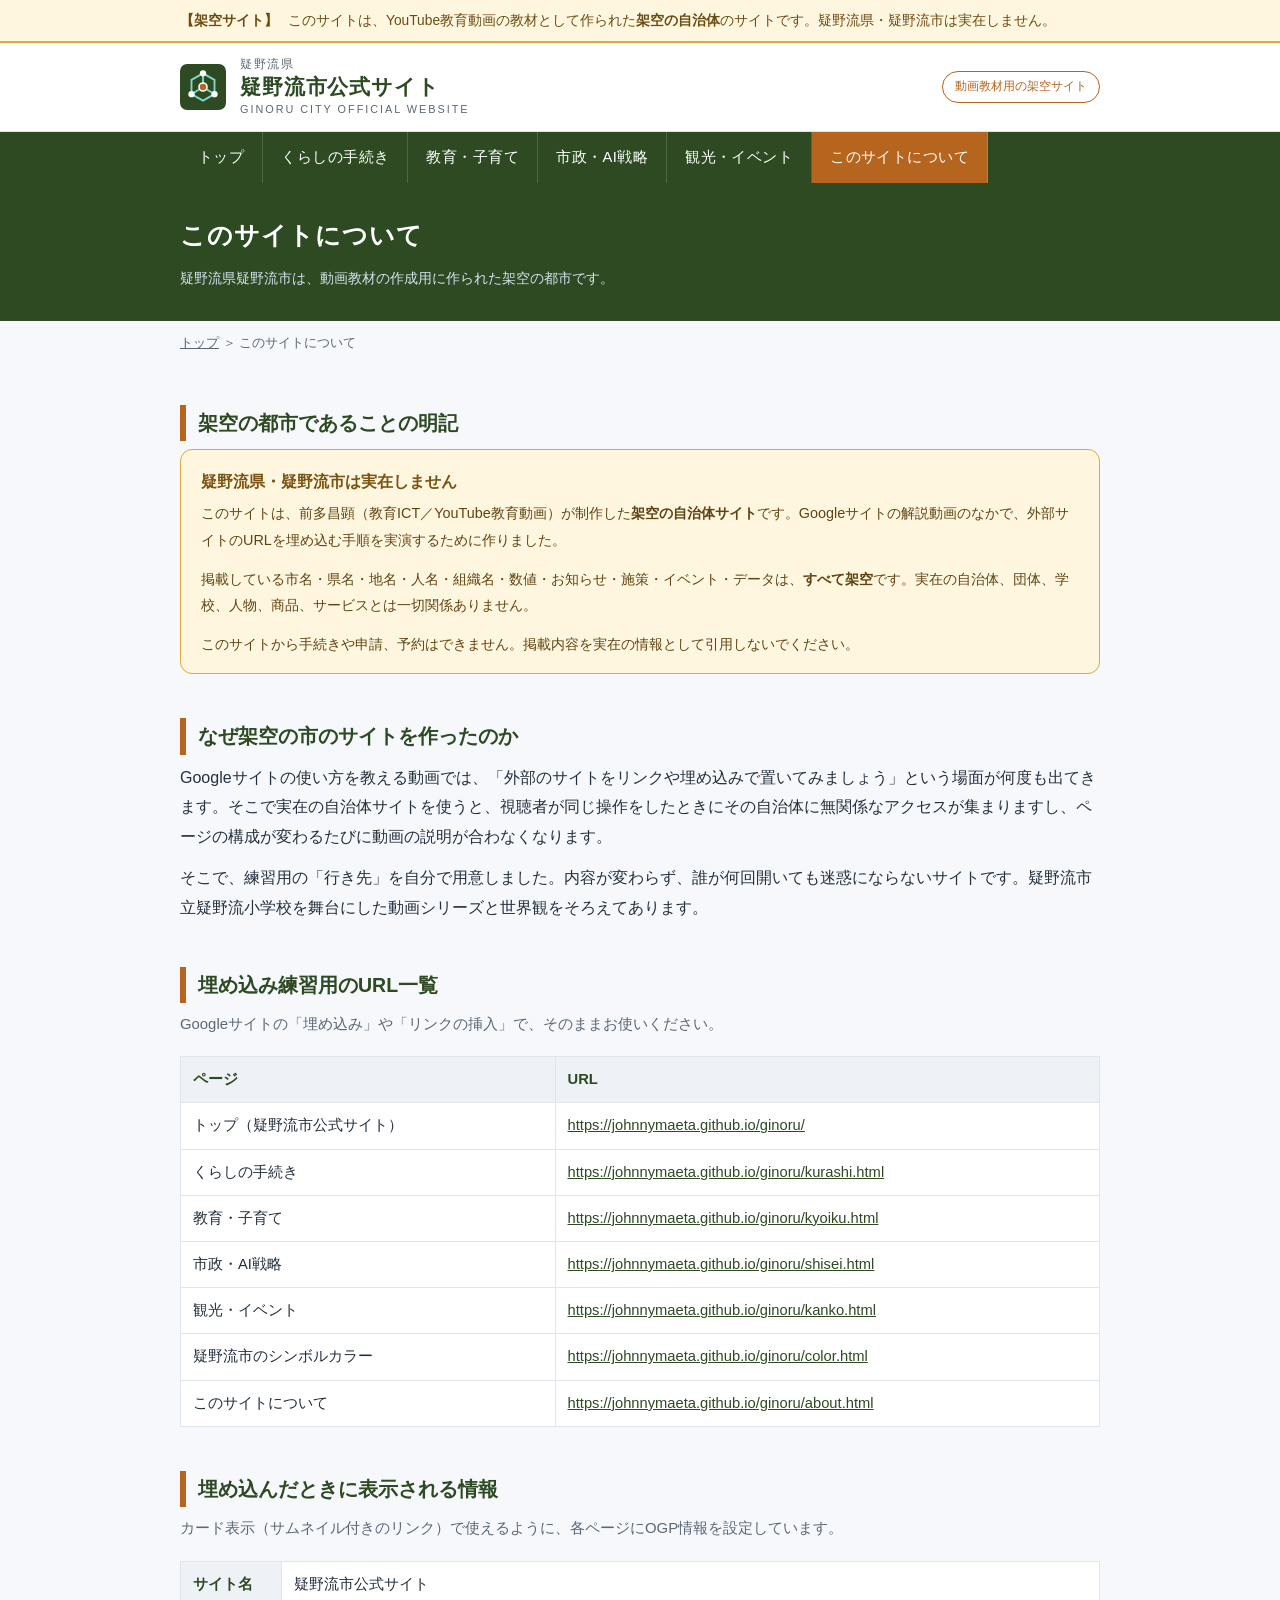
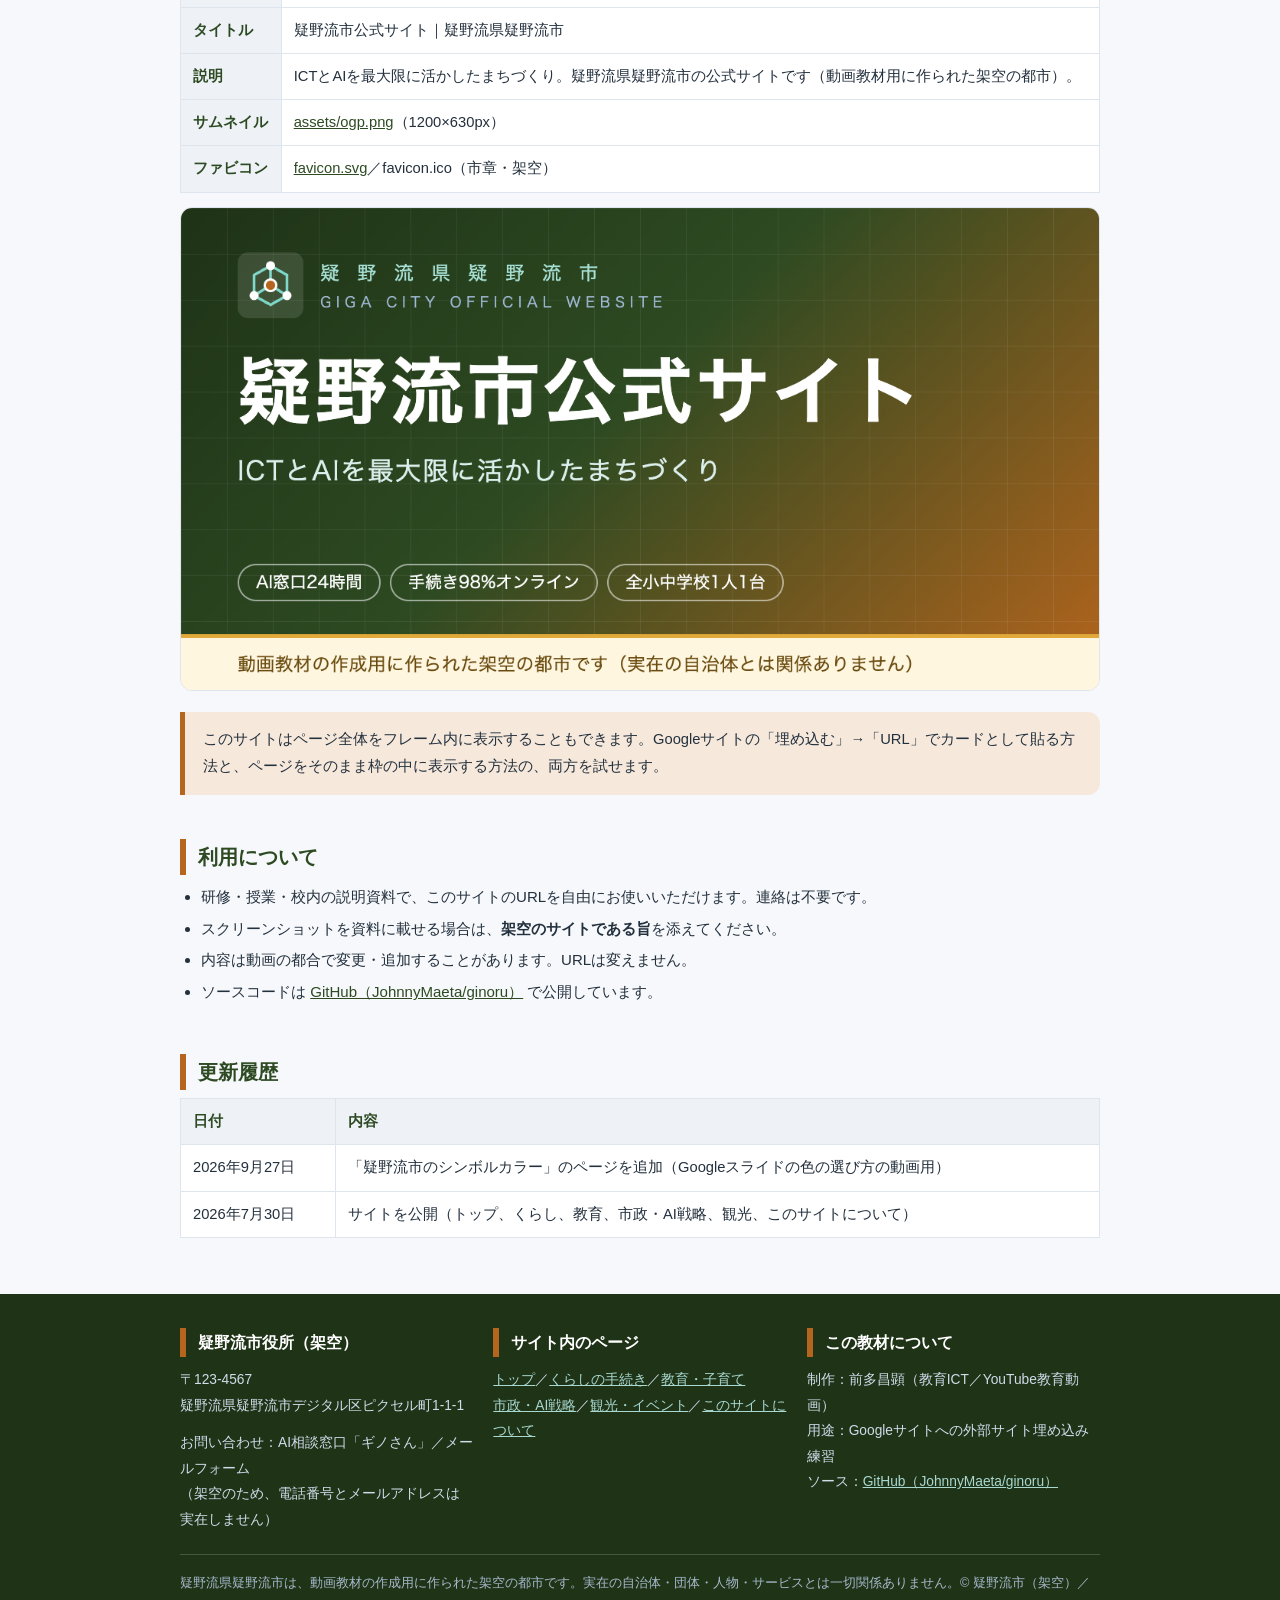
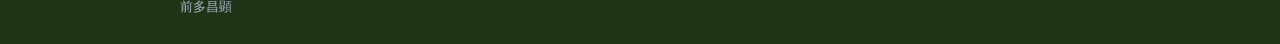
==== about.html @ ef647b58 "疑野流市 架空の自治体サイトを追加（戯画市サイトの別バージョン） Co-Authored-By: Claude Sonnet 5.5 <noreply@anthropic.com>" ====
<!DOCTYPE html>
<html lang="ja">
<head>
<meta charset="UTF-8">
<meta name="viewport" content="width=device-width, initial-scale=1.0">
<title>このサイトについて（架空の自治体サイトです）｜疑野流市公式サイト</title>
<meta name="description" content="疑野流県疑野流市は、YouTube教育動画の教材として作られた架空の都市です。実在の自治体とは関係ありません。Googleサイトへの埋め込み練習用のURL一覧も掲載しています。">
<link rel="canonical" href="https://johnnymaeta.github.io/ginoru/about.html">
<meta property="og:type" content="article">
<meta property="og:site_name" content="疑野流市公式サイト">
<meta property="og:title" content="このサイトについて｜疑野流市公式サイト（架空の自治体）">
<meta property="og:description" content="疑野流県疑野流市は動画教材用に作られた架空の都市です。埋め込み練習用のURL一覧と、利用の条件を掲載しています。">
<meta property="og:url" content="https://johnnymaeta.github.io/ginoru/about.html">
<meta property="og:image" content="https://johnnymaeta.github.io/ginoru/assets/ogp.png">
<meta property="og:image:width" content="1200">
<meta property="og:image:height" content="630">
<meta property="og:locale" content="ja_JP">
<meta name="twitter:card" content="summary_large_image">
<meta name="twitter:title" content="このサイトについて｜疑野流市公式サイト（架空の自治体）">
<meta name="twitter:description" content="疑野流県疑野流市は動画教材用に作られた架空の都市です。埋め込み練習用のURL一覧を掲載しています。">
<meta name="twitter:image" content="https://johnnymaeta.github.io/ginoru/assets/ogp.png">
<link rel="icon" href="favicon.svg" type="image/svg+xml">
<link rel="alternate icon" href="favicon.ico" sizes="32x32">
<link rel="apple-touch-icon" href="apple-touch-icon.png">
<link rel="stylesheet" href="assets/style.css">
</head>
<body>

<div class="fiction-bar">
  <div class="wrap">
    <strong>【架空サイト】</strong>
    <span>このサイトは、YouTube教育動画の教材として作られた<b>架空の自治体</b>のサイトです。疑野流県・疑野流市は実在しません。</span>
  </div>
</div>

<header class="site-header">
  <div class="wrap">
    <svg class="emblem" viewBox="0 0 64 64" role="img" aria-label="疑野流市 市章（架空）">
      <rect width="64" height="64" rx="10" fill="#2d4a22"/>
      <g fill="none" stroke="#7fd8c9" stroke-width="2.6" stroke-linecap="round">
        <path d="M32 13 L48 22 L48 42 L32 51 L16 42 L16 22 Z"/>
        <path d="M32 13 L32 32 L48 42 M32 32 L16 42"/>
      </g>
      <g fill="#ffffff">
        <circle cx="32" cy="13" r="4.4"/><circle cx="48" cy="42" r="4.4"/><circle cx="16" cy="42" r="4.4"/>
      </g>
      <circle cx="32" cy="32" r="5.6" fill="#b5651d" stroke="#ffffff" stroke-width="2.2"/>
    </svg>
    <div class="site-title">
      <span class="pref">疑野流県</span>
      <span class="name"><a href="index.html">疑野流市公式サイト</a></span>
      <span class="en">GINORU CITY OFFICIAL WEBSITE</span>
    </div>
    <div class="header-tag">動画教材用の架空サイト</div>
  </div>
</header>

<nav class="gnav" aria-label="メインメニュー">
  <div class="wrap">
    <ul>
      <li><a href="index.html">トップ</a></li>
      <li><a href="kurashi.html">くらしの手続き</a></li>
      <li><a href="kyoiku.html">教育・子育て</a></li>
      <li><a href="shisei.html">市政・AI戦略</a></li>
      <li><a href="kanko.html">観光・イベント</a></li>
      <li><a href="about.html" aria-current="page">このサイトについて</a></li>
    </ul>
  </div>
</nav>

<div class="page-head">
  <div class="wrap">
    <h1>このサイトについて</h1>
    <p>疑野流県疑野流市は、動画教材の作成用に作られた架空の都市です。</p>
  </div>
</div>
<div class="wrap"><p class="breadcrumb"><a href="index.html">トップ</a> ＞ このサイトについて</p></div>

<main>
  <div class="wrap">

    <section aria-labelledby="fiction-h">
      <h2 id="fiction-h">架空の都市であることの明記</h2>
      <div class="notice">
        <h3>疑野流県・疑野流市は実在しません</h3>
        <p>このサイトは、前多昌顕（教育ICT／YouTube教育動画）が制作した<b>架空の自治体サイト</b>です。Googleサイトの解説動画のなかで、外部サイトのURLを埋め込む手順を実演するために作りました。</p>
        <p>掲載している市名・県名・地名・人名・組織名・数値・お知らせ・施策・イベント・データは、<b>すべて架空</b>です。実在の自治体、団体、学校、人物、商品、サービスとは一切関係ありません。</p>
        <p>このサイトから手続きや申請、予約はできません。掲載内容を実在の情報として引用しないでください。</p>
      </div>
    </section>

    <section aria-labelledby="why-h">
      <h2 id="why-h">なぜ架空の市のサイトを作ったのか</h2>
      <p>Googleサイトの使い方を教える動画では、「外部のサイトをリンクや埋め込みで置いてみましょう」という場面が何度も出てきます。そこで実在の自治体サイトを使うと、視聴者が同じ操作をしたときにその自治体に無関係なアクセスが集まりますし、ページの構成が変わるたびに動画の説明が合わなくなります。</p>
      <p>そこで、練習用の「行き先」を自分で用意しました。内容が変わらず、誰が何回開いても迷惑にならないサイトです。疑野流市立疑野流小学校を舞台にした動画シリーズと世界観をそろえてあります。</p>
    </section>

    <section aria-labelledby="urls-h">
      <h2 id="urls-h">埋め込み練習用のURL一覧</h2>
      <p class="sec-lead">Googleサイトの「埋め込み」や「リンクの挿入」で、そのままお使いください。</p>
      <div class="table-scroll">
        <table>
          <thead><tr><th>ページ</th><th>URL</th></tr></thead>
          <tbody>
            <tr><td>トップ（疑野流市公式サイト）</td><td><a href="https://johnnymaeta.github.io/ginoru/">https://johnnymaeta.github.io/ginoru/</a></td></tr>
            <tr><td>くらしの手続き</td><td><a href="https://johnnymaeta.github.io/ginoru/kurashi.html">https://johnnymaeta.github.io/ginoru/kurashi.html</a></td></tr>
            <tr><td>教育・子育て</td><td><a href="https://johnnymaeta.github.io/ginoru/kyoiku.html">https://johnnymaeta.github.io/ginoru/kyoiku.html</a></td></tr>
            <tr><td>市政・AI戦略</td><td><a href="https://johnnymaeta.github.io/ginoru/shisei.html">https://johnnymaeta.github.io/ginoru/shisei.html</a></td></tr>
            <tr><td>観光・イベント</td><td><a href="https://johnnymaeta.github.io/ginoru/kanko.html">https://johnnymaeta.github.io/ginoru/kanko.html</a></td></tr>
            <tr><td>疑野流市のシンボルカラー</td><td><a href="https://johnnymaeta.github.io/ginoru/color.html">https://johnnymaeta.github.io/ginoru/color.html</a></td></tr>
            <tr><td>このサイトについて</td><td><a href="https://johnnymaeta.github.io/ginoru/about.html">https://johnnymaeta.github.io/ginoru/about.html</a></td></tr>
          </tbody>
        </table>
      </div>
    </section>

    <section aria-labelledby="embed-h">
      <h2 id="embed-h">埋め込んだときに表示される情報</h2>
      <p class="sec-lead">カード表示（サムネイル付きのリンク）で使えるように、各ページにOGP情報を設定しています。</p>
      <div class="table-scroll">
        <table>
          <tbody>
            <tr><th>サイト名</th><td>疑野流市公式サイト</td></tr>
            <tr><th>タイトル</th><td>疑野流市公式サイト｜疑野流県疑野流市</td></tr>
            <tr><th>説明</th><td>ICTとAIを最大限に活かしたまちづくり。疑野流県疑野流市の公式サイトです（動画教材用に作られた架空の都市）。</td></tr>
            <tr><th>サムネイル</th><td><a href="assets/ogp.png">assets/ogp.png</a>（1200×630px）</td></tr>
            <tr><th>ファビコン</th><td><a href="favicon.svg">favicon.svg</a>／favicon.ico（市章・架空）</td></tr>
          </tbody>
        </table>
      </div>
      <p style="margin-top:14px;"><img src="assets/ogp.png" alt="埋め込み時に表示されるサムネイル画像（疑野流市公式サイト）" width="1200" height="630" style="border:1px solid #dfe5ec; border-radius:12px; height:auto;"></p>
      <p class="callout">このサイトはページ全体をフレーム内に表示することもできます。Googleサイトの「埋め込む」→「URL」でカードとして貼る方法と、ページをそのまま枠の中に表示する方法の、両方を試せます。</p>
    </section>

    <section aria-labelledby="use-h">
      <h2 id="use-h">利用について</h2>
      <ul class="dots">
        <li>研修・授業・校内の説明資料で、このサイトのURLを自由にお使いいただけます。連絡は不要です。</li>
        <li>スクリーンショットを資料に載せる場合は、<b>架空のサイトである旨</b>を添えてください。</li>
        <li>内容は動画の都合で変更・追加することがあります。URLは変えません。</li>
        <li>ソースコードは <a href="https://github.com/JohnnyMaeta/ginoru">GitHub（JohnnyMaeta/ginoru）</a> で公開しています。</li>
      </ul>
    </section>

    <section aria-labelledby="rireki-h">
      <h2 id="rireki-h">更新履歴</h2>
      <div class="table-scroll">
        <table>
          <thead><tr><th>日付</th><th>内容</th></tr></thead>
          <tbody>
            <tr><td>2026年9月27日</td><td>「疑野流市のシンボルカラー」のページを追加（Googleスライドの色の選び方の動画用）</td></tr>
            <tr><td>2026年7月30日</td><td>サイトを公開（トップ、くらし、教育、市政・AI戦略、観光、このサイトについて）</td></tr>
          </tbody>
        </table>
      </div>
    </section>

  </div>
</main>

<footer class="site-footer">
  <div class="wrap">
    <div class="cols">
      <div>
        <h2>疑野流市役所（架空）</h2>
        <p>〒123-4567<br>疑野流県疑野流市デジタル区ピクセル町1-1-1</p>
        <p>お問い合わせ：AI相談窓口「ギノさん」／メールフォーム<br>（架空のため、電話番号とメールアドレスは実在しません）</p>
      </div>
      <div>
        <h2>サイト内のページ</h2>
        <p>
          <a href="index.html">トップ</a>／<a href="kurashi.html">くらしの手続き</a>／<a href="kyoiku.html">教育・子育て</a><br>
          <a href="shisei.html">市政・AI戦略</a>／<a href="kanko.html">観光・イベント</a>／<a href="about.html">このサイトについて</a>
        </p>
      </div>
      <div>
        <h2>この教材について</h2>
        <p>制作：前多昌顕（教育ICT／YouTube教育動画）<br>用途：Googleサイトへの外部サイト埋め込み練習<br>ソース：<a href="https://github.com/JohnnyMaeta/ginoru">GitHub（JohnnyMaeta/ginoru）</a></p>
      </div>
    </div>
    <p class="fine">疑野流県疑野流市は、動画教材の作成用に作られた架空の都市です。実在の自治体・団体・人物・サービスとは一切関係ありません。© 疑野流市（架空）／前多昌顕</p>
  </div>
</footer>

</body>
</html>
---- assets/style.css ----
@charset "UTF-8";
/* 疑野流県疑野流市 公式サイト（架空・動画教材用）共通スタイル */

:root {
  --navy: #2d4a22;
  --navy-dark: #1f3317;
  --teal: #b5651d;
  --teal-soft: #f6e9dc;
  --ink: #23303d;
  --ink-soft: #5a6875;
  --bg: #f6f8fb;
  --card: #ffffff;
  --line: #dfe5ec;
  --amber-bg: #fff6e0;
  --amber-line: #e0a93a;
  --radius: 12px;
}

* { margin: 0; padding: 0; box-sizing: border-box; }

html { scroll-behavior: smooth; }

body {
  font-family: "Hiragino Kaku Gothic ProN", "Hiragino Sans", "Yu Gothic", "Noto Sans JP", "Meiryo", sans-serif;
  color: var(--ink);
  background: var(--bg);
  line-height: 1.85;
  font-size: 16px;
  -webkit-text-size-adjust: 100%;
}

img, svg { max-width: 100%; }

a { color: #2d4a22; }
a:hover { color: var(--teal); }

.wrap { max-width: 960px; margin: 0 auto; padding: 0 20px; }

/* ===== 架空サイトの告知バー ===== */
.fiction-bar {
  background: var(--amber-bg);
  border-bottom: 2px solid var(--amber-line);
  font-size: 0.86rem;
  color: #6b4c10;
  padding: 8px 0;
}
.fiction-bar .wrap { display: flex; gap: 10px; align-items: flex-start; }
.fiction-bar strong { white-space: nowrap; }

/* ===== ヘッダー ===== */
.site-header { background: #fff; border-bottom: 1px solid var(--line); }
.site-header .wrap {
  display: flex; align-items: center; gap: 14px;
  padding-top: 14px; padding-bottom: 14px; flex-wrap: wrap;
}
.emblem { width: 46px; height: 46px; flex: none; }
.site-title { line-height: 1.35; }
.site-title .pref { display: block; font-size: 0.74rem; color: var(--ink-soft); letter-spacing: 0.14em; }
.site-title .name { font-size: 1.32rem; font-weight: 700; color: var(--navy); letter-spacing: 0.04em; }
.site-title .name a { color: inherit; text-decoration: none; }
.site-title .en { display: block; font-size: 0.68rem; color: var(--ink-soft); letter-spacing: 0.18em; }
.header-tag {
  margin-left: auto; font-size: 0.78rem; color: var(--teal);
  border: 1px solid var(--teal); border-radius: 999px; padding: 3px 12px; white-space: nowrap;
}

/* ===== グローバルナビ ===== */
.gnav { background: var(--navy); }
.gnav ul { list-style: none; display: flex; flex-wrap: wrap; }
.gnav a {
  display: block; color: #fff; text-decoration: none;
  font-size: 0.92rem; padding: 12px 18px; letter-spacing: 0.03em;
  border-right: 1px solid rgba(255,255,255,0.16);
}
.gnav a:hover { background: var(--navy-dark); color: #fff; }
.gnav a[aria-current="page"] { background: var(--teal); }

/* ===== ヒーロー ===== */
.hero {
  background: linear-gradient(135deg, #2d4a22 0%, #b5651d 100%);
  color: #fff; padding: 52px 0;
}
.hero .catch { font-size: 1.9rem; font-weight: 700; letter-spacing: 0.04em; line-height: 1.5; }
.hero .lead { margin-top: 14px; font-size: 1rem; max-width: 40em; color: #eaf5f3; }
.hero .badges { margin-top: 20px; display: flex; gap: 8px; flex-wrap: wrap; }
.hero .badges span {
  background: rgba(255,255,255,0.16); border: 1px solid rgba(255,255,255,0.4);
  border-radius: 999px; font-size: 0.8rem; padding: 3px 13px;
}

/* ===== ページ見出し（下層ページ） ===== */
.page-head { background: var(--navy); color: #fff; padding: 30px 0; }
.page-head h1 { font-size: 1.55rem; letter-spacing: 0.04em; }
.page-head p { margin-top: 6px; font-size: 0.9rem; color: #d5e2f0; }
.breadcrumb { font-size: 0.8rem; color: var(--ink-soft); padding: 10px 0; }
.breadcrumb a { color: var(--ink-soft); }

/* ===== セクション ===== */
main section { padding: 40px 0 4px; }
h2 {
  font-size: 1.22rem; color: var(--navy);
  border-left: 6px solid var(--teal); padding-left: 12px; margin-bottom: 8px;
}
h3 { font-size: 1.02rem; color: var(--navy); margin-bottom: 4px; }
.sec-lead { font-size: 0.93rem; color: var(--ink-soft); margin-bottom: 18px; }
p + p { margin-top: 12px; }

/* ===== カード・グリッド ===== */
.grid { display: grid; gap: 14px; grid-template-columns: repeat(auto-fit, minmax(250px, 1fr)); }
.card {
  background: var(--card); border: 1px solid var(--line); border-radius: var(--radius);
  padding: 18px 20px; box-shadow: 0 1px 3px rgba(18,58,107,0.05);
}
.card h3 { margin-bottom: 6px; }
.card p { font-size: 0.9rem; color: var(--ink-soft); }
a.card { display: block; text-decoration: none; color: inherit; transition: box-shadow .15s, transform .15s; }
a.card:hover { box-shadow: 0 4px 14px rgba(18,58,107,0.12); transform: translateY(-2px); }
.card .icon { font-size: 1.5rem; line-height: 1; }

/* ===== お知らせ一覧 ===== */
.news { background: var(--card); border: 1px solid var(--line); border-radius: var(--radius); overflow: hidden; }
.news li { list-style: none; display: flex; gap: 14px; padding: 13px 20px; border-top: 1px solid var(--line); flex-wrap: wrap; }
.news li:first-child { border-top: none; }
.news time { font-size: 0.84rem; color: var(--ink-soft); white-space: nowrap; font-variant-numeric: tabular-nums; }
.news .tag {
  font-size: 0.72rem; background: var(--teal-soft); color: #06695c;
  border-radius: 4px; padding: 1px 8px; white-space: nowrap; align-self: center;
}
.news .tag.info { background: #e7eefa; color: #17457f; }
.news .tag.event { background: #fdeef0; color: #9c2b3d; }
.news .title { font-size: 0.94rem; flex: 1 1 16em; }

/* ===== 数字で見る ===== */
.stats { display: grid; gap: 12px; grid-template-columns: repeat(auto-fit, minmax(150px, 1fr)); }
.stat {
  background: var(--card); border: 1px solid var(--line); border-radius: var(--radius);
  padding: 16px; text-align: center;
}
.stat .num { font-size: 1.5rem; font-weight: 700; color: var(--teal); font-variant-numeric: tabular-nums; }
.stat .label { font-size: 0.8rem; color: var(--ink-soft); }

/* ===== テーブル ===== */
.table-scroll { overflow-x: auto; }
table { border-collapse: collapse; width: 100%; background: var(--card); font-size: 0.92rem; }
th, td { border: 1px solid var(--line); padding: 9px 12px; text-align: left; vertical-align: top; }
th { background: #eef2f7; color: var(--navy); white-space: nowrap; }

/* ===== 注意書きボックス ===== */
.notice {
  background: var(--amber-bg); border: 1px solid var(--amber-line);
  border-radius: var(--radius); padding: 16px 20px; font-size: 0.9rem; color: #5f4410;
}
.notice h3 { color: #7a5310; }
.callout {
  background: var(--teal-soft); border-left: 5px solid var(--teal);
  border-radius: 0 var(--radius) var(--radius) 0; padding: 14px 18px; font-size: 0.92rem;
}

ul.dots, ol.nums { padding-left: 1.4em; font-size: 0.94rem; }
ul.dots li, ol.nums li { margin-bottom: 4px; }

/* ===== フッター ===== */
.site-footer { margin-top: 52px; background: var(--navy-dark); color: #cfdcea; font-size: 0.86rem; padding: 34px 0 26px; }
.site-footer h2 { color: #fff; border-left-color: var(--teal); font-size: 1rem; margin-bottom: 10px; }
.site-footer a { color: #a8d8d0; }
.site-footer .cols { display: grid; gap: 20px; grid-template-columns: repeat(auto-fit, minmax(240px, 1fr)); }
.site-footer .fine { margin-top: 22px; padding-top: 16px; border-top: 1px solid rgba(255,255,255,0.18); font-size: 0.8rem; color: #a7b8cb; }

@media (max-width: 600px) {
  .hero { padding: 36px 0; }
  .hero .catch { font-size: 1.4rem; }
  .site-title .name { font-size: 1.1rem; }
  .header-tag { display: none; }
  .gnav a { font-size: 0.86rem; padding: 10px 13px; }
}
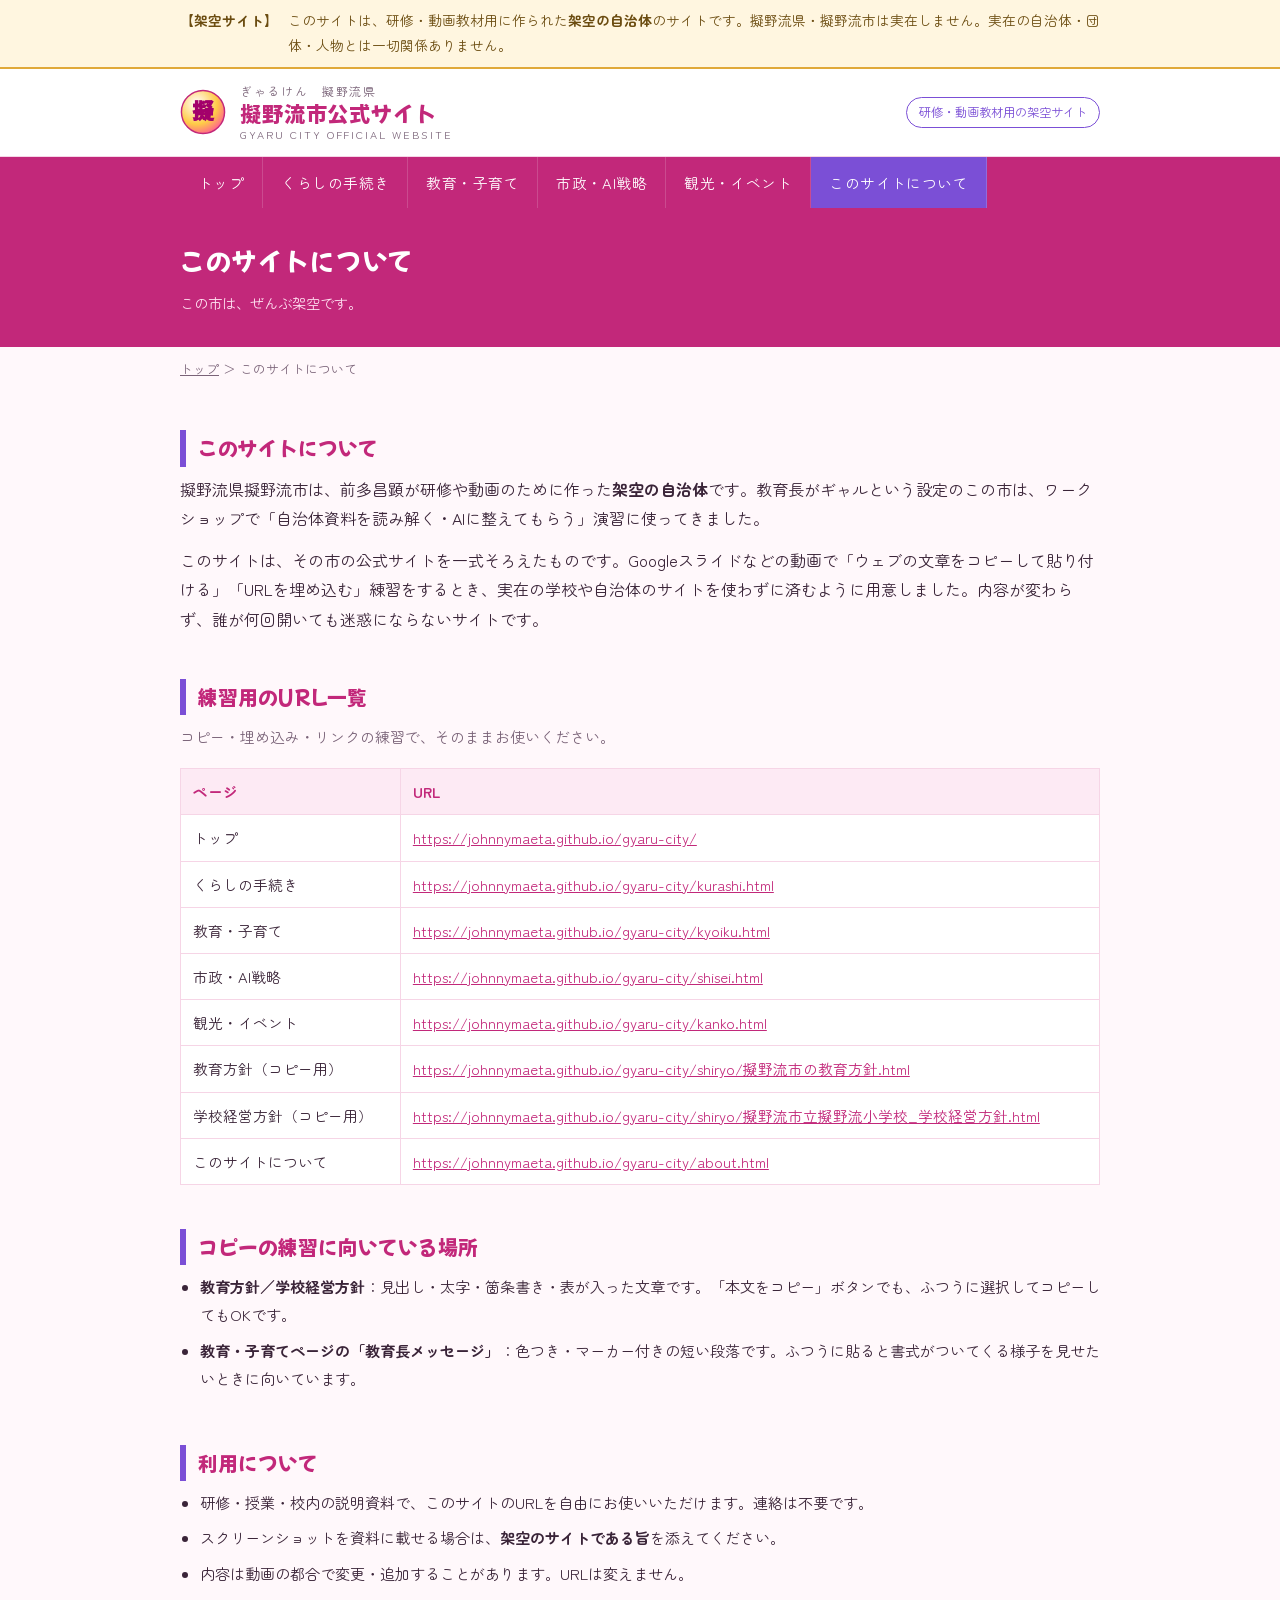
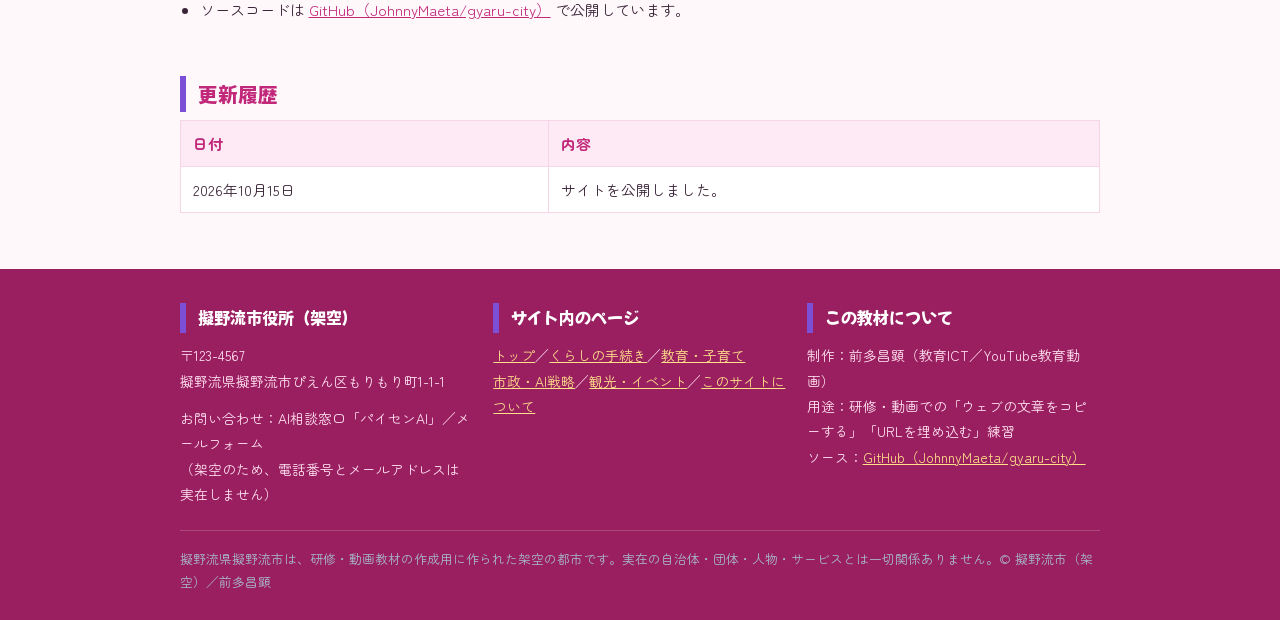
==== commit 7fa47d3d: "擬野流市（ギャル市）公式サイトに作り直し（教育長ギャル設定・桃紫配色・教育方針ページ同梱） Co-Authored-By: Claude Sonnet 5.5 <noreply@anthropic.c" ====
--- a/about.html
+++ b/about.html
@@ -3,25 +3,27 @@
 <head>
 <meta charset="UTF-8">
 <meta name="viewport" content="width=device-width, initial-scale=1.0">
-<title>このサイトについて（架空の自治体サイトです）｜疑野流市公式サイト</title>
-<meta name="description" content="疑野流県疑野流市は、YouTube教育動画の教材として作られた架空の都市です。実在の自治体とは関係ありません。Googleサイトへの埋め込み練習用のURL一覧も掲載しています。">
-<link rel="canonical" href="https://johnnymaeta.github.io/ginoru/about.html">
-<meta property="og:type" content="article">
-<meta property="og:site_name" content="疑野流市公式サイト">
-<meta property="og:title" content="このサイトについて｜疑野流市公式サイト（架空の自治体）">
-<meta property="og:description" content="疑野流県疑野流市は動画教材用に作られた架空の都市です。埋め込み練習用のURL一覧と、利用の条件を掲載しています。">
-<meta property="og:url" content="https://johnnymaeta.github.io/ginoru/about.html">
-<meta property="og:image" content="https://johnnymaeta.github.io/ginoru/assets/ogp.png">
+<title>このサイトについて（架空の自治体サイトです）｜擬野流市公式サイト</title>
+<meta name="description" content="擬野流県擬野流市は、研修・動画教材として作られた架空の都市です。実在の自治体とは関係ありません。コピー・埋め込み練習用のURL一覧も掲載しています。">
+<link rel="canonical" href="https://johnnymaeta.github.io/gyaru-city/about.html">
+<meta property="og:type" content="website">
+<meta property="og:site_name" content="擬野流市公式サイト">
+<meta property="og:title" content="このサイトについて（架空の自治体サイトです）｜擬野流市公式サイト">
+<meta property="og:description" content="擬野流県擬野流市は、研修・動画教材として作られた架空の都市です。実在の自治体とは関係ありません。コピー・埋め込み練習用のURL一覧も掲載しています。">
+<meta property="og:url" content="https://johnnymaeta.github.io/gyaru-city/about.html">
+<meta property="og:image" content="https://johnnymaeta.github.io/gyaru-city/assets/ogp.png">
 <meta property="og:image:width" content="1200">
 <meta property="og:image:height" content="630">
 <meta property="og:locale" content="ja_JP">
 <meta name="twitter:card" content="summary_large_image">
-<meta name="twitter:title" content="このサイトについて｜疑野流市公式サイト（架空の自治体）">
-<meta name="twitter:description" content="疑野流県疑野流市は動画教材用に作られた架空の都市です。埋め込み練習用のURL一覧を掲載しています。">
-<meta name="twitter:image" content="https://johnnymaeta.github.io/ginoru/assets/ogp.png">
+<meta name="twitter:title" content="このサイトについて（架空の自治体サイトです）｜擬野流市公式サイト">
+<meta name="twitter:description" content="擬野流県擬野流市は、研修・動画教材として作られた架空の都市です。実在の自治体とは関係ありません。コピー・埋め込み練習用のURL一覧も掲載しています。">
+<meta name="twitter:image" content="https://johnnymaeta.github.io/gyaru-city/assets/ogp.png">
 <link rel="icon" href="favicon.svg" type="image/svg+xml">
-<link rel="alternate icon" href="favicon.ico" sizes="32x32">
 <link rel="apple-touch-icon" href="apple-touch-icon.png">
+<link rel="preconnect" href="https://fonts.googleapis.com">
+<link rel="preconnect" href="https://fonts.gstatic.com" crossorigin>
+<link href="https://fonts.googleapis.com/css2?family=Mochiy+Pop+One&family=Zen+Maru+Gothic:wght@400;500;700&display=swap" rel="stylesheet">
 <link rel="stylesheet" href="assets/style.css">
 </head>
 <body>
@@ -29,29 +31,23 @@
 <div class="fiction-bar">
   <div class="wrap">
     <strong>【架空サイト】</strong>
-    <span>このサイトは、YouTube教育動画の教材として作られた<b>架空の自治体</b>のサイトです。疑野流県・疑野流市は実在しません。</span>
+    <span>このサイトは、研修・動画教材用に作られた<b>架空の自治体</b>のサイトです。擬野流県・擬野流市は実在しません。実在の自治体・団体・人物とは一切関係ありません。</span>
   </div>
 </div>
 
 <header class="site-header">
   <div class="wrap">
-    <svg class="emblem" viewBox="0 0 64 64" role="img" aria-label="疑野流市 市章（架空）">
-      <rect width="64" height="64" rx="10" fill="#2d4a22"/>
-      <g fill="none" stroke="#7fd8c9" stroke-width="2.6" stroke-linecap="round">
-        <path d="M32 13 L48 22 L48 42 L32 51 L16 42 L16 22 Z"/>
-        <path d="M32 13 L32 32 L48 42 M32 32 L16 42"/>
-      </g>
-      <g fill="#ffffff">
-        <circle cx="32" cy="13" r="4.4"/><circle cx="48" cy="42" r="4.4"/><circle cx="16" cy="42" r="4.4"/>
-      </g>
-      <circle cx="32" cy="32" r="5.6" fill="#b5651d" stroke="#ffffff" stroke-width="2.2"/>
+    <svg class="emblem" viewBox="0 0 64 64" role="img" aria-label="擬野流市 市章（架空）">
+      <defs><radialGradient id="g" cx="35%" cy="30%" r="80%"><stop offset="0" stop-color="#fff"/><stop offset="0.6" stop-color="#ffcb47"/><stop offset="1" stop-color="#ff4f9c"/></radialGradient></defs>
+      <circle cx="32" cy="32" r="30" fill="url(#g)" stroke="#c2287a" stroke-width="2"/>
+      <text x="32" y="42" text-anchor="middle" font-size="30" font-weight="900" fill="#a3006b" font-family="'Mochiy Pop One','Hiragino Maru Gothic ProN',sans-serif">擬</text>
     </svg>
     <div class="site-title">
-      <span class="pref">疑野流県</span>
-      <span class="name"><a href="index.html">疑野流市公式サイト</a></span>
-      <span class="en">GINORU CITY OFFICIAL WEBSITE</span>
+      <span class="pref">ぎゃるけん　擬野流県</span>
+      <span class="name"><a href="index.html">擬野流市公式サイト</a></span>
+      <span class="en">GYARU CITY OFFICIAL WEBSITE</span>
     </div>
-    <div class="header-tag">動画教材用の架空サイト</div>
+    <div class="header-tag">研修・動画教材用の架空サイト</div>
   </div>
 </header>
 
@@ -71,87 +67,56 @@
 <div class="page-head">
   <div class="wrap">
     <h1>このサイトについて</h1>
-    <p>疑野流県疑野流市は、動画教材の作成用に作られた架空の都市です。</p>
+    <p>この市は、ぜんぶ架空です。</p>
   </div>
 </div>
 <div class="wrap"><p class="breadcrumb"><a href="index.html">トップ</a> ＞ このサイトについて</p></div>
 
 <main>
   <div class="wrap">
-
-    <section aria-labelledby="fiction-h">
-      <h2 id="fiction-h">架空の都市であることの明記</h2>
-      <div class="notice">
-        <h3>疑野流県・疑野流市は実在しません</h3>
-        <p>このサイトは、前多昌顕（教育ICT／YouTube教育動画）が制作した<b>架空の自治体サイト</b>です。Googleサイトの解説動画のなかで、外部サイトのURLを埋め込む手順を実演するために作りました。</p>
-        <p>掲載している市名・県名・地名・人名・組織名・数値・お知らせ・施策・イベント・データは、<b>すべて架空</b>です。実在の自治体、団体、学校、人物、商品、サービスとは一切関係ありません。</p>
-        <p>このサイトから手続きや申請、予約はできません。掲載内容を実在の情報として引用しないでください。</p>
+    <section aria-labelledby="what-h">
+      <h2 id="what-h">このサイトについて</h2>
+      <p>擬野流県擬野流市は、前多昌顕が研修や動画のために作った<b>架空の自治体</b>です。教育長がギャルという設定のこの市は、ワークショップで「自治体資料を読み解く・AIに整えてもらう」演習に使ってきました。</p>
+      <p>このサイトは、その市の公式サイトを一式そろえたものです。Googleスライドなどの動画で「ウェブの文章をコピーして貼り付ける」「URLを埋め込む」練習をするとき、実在の学校や自治体のサイトを使わずに済むように用意しました。内容が変わらず、誰が何回開いても迷惑にならないサイトです。</p>
+    </section>
+    <section aria-labelledby="urls-h">
+      <h2 id="urls-h">練習用のURL一覧</h2>
+      <p class="sec-lead">コピー・埋め込み・リンクの練習で、そのままお使いください。</p>
+      <div class="table-scroll">
+        <table><thead><tr><th>ページ</th><th>URL</th></tr></thead><tbody>
+          <tr><td>トップ</td><td><a href="https://johnnymaeta.github.io/gyaru-city/">https://johnnymaeta.github.io/gyaru-city/</a></td></tr>
+          <tr><td>くらしの手続き</td><td><a href="https://johnnymaeta.github.io/gyaru-city/kurashi.html">https://johnnymaeta.github.io/gyaru-city/kurashi.html</a></td></tr>
+          <tr><td>教育・子育て</td><td><a href="https://johnnymaeta.github.io/gyaru-city/kyoiku.html">https://johnnymaeta.github.io/gyaru-city/kyoiku.html</a></td></tr>
+          <tr><td>市政・AI戦略</td><td><a href="https://johnnymaeta.github.io/gyaru-city/shisei.html">https://johnnymaeta.github.io/gyaru-city/shisei.html</a></td></tr>
+          <tr><td>観光・イベント</td><td><a href="https://johnnymaeta.github.io/gyaru-city/kanko.html">https://johnnymaeta.github.io/gyaru-city/kanko.html</a></td></tr>
+          <tr><td>教育方針（コピー用）</td><td><a href="https://johnnymaeta.github.io/gyaru-city/shiryo/擬野流市の教育方針.html">https://johnnymaeta.github.io/gyaru-city/shiryo/擬野流市の教育方針.html</a></td></tr>
+          <tr><td>学校経営方針（コピー用）</td><td><a href="https://johnnymaeta.github.io/gyaru-city/shiryo/擬野流市立擬野流小学校_学校経営方針.html">https://johnnymaeta.github.io/gyaru-city/shiryo/擬野流市立擬野流小学校_学校経営方針.html</a></td></tr>
+          <tr><td>このサイトについて</td><td><a href="https://johnnymaeta.github.io/gyaru-city/about.html">https://johnnymaeta.github.io/gyaru-city/about.html</a></td></tr>
+        </tbody></table>
       </div>
     </section>
-
-    <section aria-labelledby="why-h">
-      <h2 id="why-h">なぜ架空の市のサイトを作ったのか</h2>
-      <p>Googleサイトの使い方を教える動画では、「外部のサイトをリンクや埋め込みで置いてみましょう」という場面が何度も出てきます。そこで実在の自治体サイトを使うと、視聴者が同じ操作をしたときにその自治体に無関係なアクセスが集まりますし、ページの構成が変わるたびに動画の説明が合わなくなります。</p>
-      <p>そこで、練習用の「行き先」を自分で用意しました。内容が変わらず、誰が何回開いても迷惑にならないサイトです。疑野流市立疑野流小学校を舞台にした動画シリーズと世界観をそろえてあります。</p>
+    <section aria-labelledby="copy-h">
+      <h2 id="copy-h">コピーの練習に向いている場所</h2>
+      <ul class="dots">
+        <li><b>教育方針／学校経営方針</b>：見出し・太字・箇条書き・表が入った文章です。「本文をコピー」ボタンでも、ふつうに選択してコピーしてもOKです。</li>
+        <li><b>教育・子育てページの「教育長メッセージ」</b>：色つき・マーカー付きの短い段落です。ふつうに貼ると書式がついてくる様子を見せたいときに向いています。</li>
+      </ul>
     </section>
-
-    <section aria-labelledby="urls-h">
-      <h2 id="urls-h">埋め込み練習用のURL一覧</h2>
-      <p class="sec-lead">Googleサイトの「埋め込み」や「リンクの挿入」で、そのままお使いください。</p>
-      <div class="table-scroll">
-        <table>
-          <thead><tr><th>ページ</th><th>URL</th></tr></thead>
-          <tbody>
-            <tr><td>トップ（疑野流市公式サイト）</td><td><a href="https://johnnymaeta.github.io/ginoru/">https://johnnymaeta.github.io/ginoru/</a></td></tr>
-            <tr><td>くらしの手続き</td><td><a href="https://johnnymaeta.github.io/ginoru/kurashi.html">https://johnnymaeta.github.io/ginoru/kurashi.html</a></td></tr>
-            <tr><td>教育・子育て</td><td><a href="https://johnnymaeta.github.io/ginoru/kyoiku.html">https://johnnymaeta.github.io/ginoru/kyoiku.html</a></td></tr>
-            <tr><td>市政・AI戦略</td><td><a href="https://johnnymaeta.github.io/ginoru/shisei.html">https://johnnymaeta.github.io/ginoru/shisei.html</a></td></tr>
-            <tr><td>観光・イベント</td><td><a href="https://johnnymaeta.github.io/ginoru/kanko.html">https://johnnymaeta.github.io/ginoru/kanko.html</a></td></tr>
-            <tr><td>疑野流市のシンボルカラー</td><td><a href="https://johnnymaeta.github.io/ginoru/color.html">https://johnnymaeta.github.io/ginoru/color.html</a></td></tr>
-            <tr><td>このサイトについて</td><td><a href="https://johnnymaeta.github.io/ginoru/about.html">https://johnnymaeta.github.io/ginoru/about.html</a></td></tr>
-          </tbody>
-        </table>
-      </div>
-    </section>
-
-    <section aria-labelledby="embed-h">
-      <h2 id="embed-h">埋め込んだときに表示される情報</h2>
-      <p class="sec-lead">カード表示（サムネイル付きのリンク）で使えるように、各ページにOGP情報を設定しています。</p>
-      <div class="table-scroll">
-        <table>
-          <tbody>
-            <tr><th>サイト名</th><td>疑野流市公式サイト</td></tr>
-            <tr><th>タイトル</th><td>疑野流市公式サイト｜疑野流県疑野流市</td></tr>
-            <tr><th>説明</th><td>ICTとAIを最大限に活かしたまちづくり。疑野流県疑野流市の公式サイトです（動画教材用に作られた架空の都市）。</td></tr>
-            <tr><th>サムネイル</th><td><a href="assets/ogp.png">assets/ogp.png</a>（1200×630px）</td></tr>
-            <tr><th>ファビコン</th><td><a href="favicon.svg">favicon.svg</a>／favicon.ico（市章・架空）</td></tr>
-          </tbody>
-        </table>
-      </div>
-      <p style="margin-top:14px;"><img src="assets/ogp.png" alt="埋め込み時に表示されるサムネイル画像（疑野流市公式サイト）" width="1200" height="630" style="border:1px solid #dfe5ec; border-radius:12px; height:auto;"></p>
-      <p class="callout">このサイトはページ全体をフレーム内に表示することもできます。Googleサイトの「埋め込む」→「URL」でカードとして貼る方法と、ページをそのまま枠の中に表示する方法の、両方を試せます。</p>
-    </section>
-
     <section aria-labelledby="use-h">
       <h2 id="use-h">利用について</h2>
       <ul class="dots">
         <li>研修・授業・校内の説明資料で、このサイトのURLを自由にお使いいただけます。連絡は不要です。</li>
         <li>スクリーンショットを資料に載せる場合は、<b>架空のサイトである旨</b>を添えてください。</li>
         <li>内容は動画の都合で変更・追加することがあります。URLは変えません。</li>
-        <li>ソースコードは <a href="https://github.com/JohnnyMaeta/ginoru">GitHub（JohnnyMaeta/ginoru）</a> で公開しています。</li>
+        <li>ソースコードは <a href="https://github.com/JohnnyMaeta/gyaru-city">GitHub（JohnnyMaeta/gyaru-city）</a> で公開しています。</li>
       </ul>
     </section>
-
     <section aria-labelledby="rireki-h">
       <h2 id="rireki-h">更新履歴</h2>
       <div class="table-scroll">
-        <table>
-          <thead><tr><th>日付</th><th>内容</th></tr></thead>
-          <tbody>
-            <tr><td>2026年9月27日</td><td>「疑野流市のシンボルカラー」のページを追加（Googleスライドの色の選び方の動画用）</td></tr>
-            <tr><td>2026年7月30日</td><td>サイトを公開（トップ、くらし、教育、市政・AI戦略、観光、このサイトについて）</td></tr>
-          </tbody>
-        </table>
+        <table><thead><tr><th>日付</th><th>内容</th></tr></thead><tbody>
+          <tr><td>2026年10月15日</td><td>サイトを公開しました。</td></tr>
+        </tbody></table>
       </div>
     </section>
 
@@ -162,9 +127,9 @@
   <div class="wrap">
     <div class="cols">
       <div>
-        <h2>疑野流市役所（架空）</h2>
-        <p>〒123-4567<br>疑野流県疑野流市デジタル区ピクセル町1-1-1</p>
-        <p>お問い合わせ：AI相談窓口「ギノさん」／メールフォーム<br>（架空のため、電話番号とメールアドレスは実在しません）</p>
+        <h2>擬野流市役所（架空）</h2>
+        <p>〒123-4567<br>擬野流県擬野流市ぴえん区もりもり町1-1-1</p>
+        <p>お問い合わせ：AI相談窓口「パイセンAI」／メールフォーム<br>（架空のため、電話番号とメールアドレスは実在しません）</p>
       </div>
       <div>
         <h2>サイト内のページ</h2>
@@ -175,10 +140,10 @@
       </div>
       <div>
         <h2>この教材について</h2>
-        <p>制作：前多昌顕（教育ICT／YouTube教育動画）<br>用途：Googleサイトへの外部サイト埋め込み練習<br>ソース：<a href="https://github.com/JohnnyMaeta/ginoru">GitHub（JohnnyMaeta/ginoru）</a></p>
+        <p>制作：前多昌顕（教育ICT／YouTube教育動画）<br>用途：研修・動画での「ウェブの文章をコピーする」「URLを埋め込む」練習<br>ソース：<a href="https://github.com/JohnnyMaeta/gyaru-city">GitHub（JohnnyMaeta/gyaru-city）</a></p>
       </div>
     </div>
-    <p class="fine">疑野流県疑野流市は、動画教材の作成用に作られた架空の都市です。実在の自治体・団体・人物・サービスとは一切関係ありません。© 疑野流市（架空）／前多昌顕</p>
+    <p class="fine">擬野流県擬野流市は、研修・動画教材の作成用に作られた架空の都市です。実在の自治体・団体・人物・サービスとは一切関係ありません。© 擬野流市（架空）／前多昌顕</p>
   </div>
 </footer>
 
--- a/assets/style.css
+++ b/assets/style.css
@@ -2,15 +2,15 @@
 /* 疑野流県疑野流市 公式サイト（架空・動画教材用）共通スタイル */
 
 :root {
-  --navy: #2d4a22;
-  --navy-dark: #1f3317;
-  --teal: #b5651d;
-  --teal-soft: #f6e9dc;
-  --ink: #23303d;
-  --ink-soft: #5a6875;
-  --bg: #f6f8fb;
+  --navy: #c2287a;
+  --navy-dark: #9a1f60;
+  --teal: #7b4fd6;
+  --teal-soft: #f3e9ff;
+  --ink: #3a2438;
+  --ink-soft: #7a6378;
+  --bg: #fff8fb;
   --card: #ffffff;
-  --line: #dfe5ec;
+  --line: #f6d5e6;
   --amber-bg: #fff6e0;
   --amber-line: #e0a93a;
   --radius: 12px;
@@ -31,7 +31,7 @@
 
 img, svg { max-width: 100%; }
 
-a { color: #2d4a22; }
+a { color: #c2287a; }
 a:hover { color: var(--teal); }
 
 .wrap { max-width: 960px; margin: 0 auto; padding: 0 20px; }
@@ -77,11 +77,11 @@
 
 /* ===== ヒーロー ===== */
 .hero {
-  background: linear-gradient(135deg, #2d4a22 0%, #b5651d 100%);
+  background: linear-gradient(135deg, #c2287a 0%, #7b4fd6 100%);
   color: #fff; padding: 52px 0;
 }
 .hero .catch { font-size: 1.9rem; font-weight: 700; letter-spacing: 0.04em; line-height: 1.5; }
-.hero .lead { margin-top: 14px; font-size: 1rem; max-width: 40em; color: #eaf5f3; }
+.hero .lead { margin-top: 14px; font-size: 1rem; max-width: 40em; color: #fff0f8; }
 .hero .badges { margin-top: 20px; display: flex; gap: 8px; flex-wrap: wrap; }
 .hero .badges span {
   background: rgba(255,255,255,0.16); border: 1px solid rgba(255,255,255,0.4);
@@ -91,7 +91,7 @@
 /* ===== ページ見出し（下層ページ） ===== */
 .page-head { background: var(--navy); color: #fff; padding: 30px 0; }
 .page-head h1 { font-size: 1.55rem; letter-spacing: 0.04em; }
-.page-head p { margin-top: 6px; font-size: 0.9rem; color: #d5e2f0; }
+.page-head p { margin-top: 6px; font-size: 0.9rem; color: #ffe3f2; }
 .breadcrumb { font-size: 0.8rem; color: var(--ink-soft); padding: 10px 0; }
 .breadcrumb a { color: var(--ink-soft); }
 
@@ -109,12 +109,12 @@
 .grid { display: grid; gap: 14px; grid-template-columns: repeat(auto-fit, minmax(250px, 1fr)); }
 .card {
   background: var(--card); border: 1px solid var(--line); border-radius: var(--radius);
-  padding: 18px 20px; box-shadow: 0 1px 3px rgba(18,58,107,0.05);
+  padding: 18px 20px; box-shadow: 0 1px 3px rgba(194,40,122,0.05);
 }
 .card h3 { margin-bottom: 6px; }
 .card p { font-size: 0.9rem; color: var(--ink-soft); }
 a.card { display: block; text-decoration: none; color: inherit; transition: box-shadow .15s, transform .15s; }
-a.card:hover { box-shadow: 0 4px 14px rgba(18,58,107,0.12); transform: translateY(-2px); }
+a.card:hover { box-shadow: 0 4px 14px rgba(194,40,122,0.12); transform: translateY(-2px); }
 .card .icon { font-size: 1.5rem; line-height: 1; }
 
 /* ===== お知らせ一覧 ===== */
@@ -123,10 +123,10 @@
 .news li:first-child { border-top: none; }
 .news time { font-size: 0.84rem; color: var(--ink-soft); white-space: nowrap; font-variant-numeric: tabular-nums; }
 .news .tag {
-  font-size: 0.72rem; background: var(--teal-soft); color: #06695c;
+  font-size: 0.72rem; background: var(--teal-soft); color: #5b34b0;
   border-radius: 4px; padding: 1px 8px; white-space: nowrap; align-self: center;
 }
-.news .tag.info { background: #e7eefa; color: #17457f; }
+.news .tag.info { background: #e7eefa; color: #5b34b0; }
 .news .tag.event { background: #fdeef0; color: #9c2b3d; }
 .news .title { font-size: 0.94rem; flex: 1 1 16em; }
 
@@ -143,7 +143,7 @@
 .table-scroll { overflow-x: auto; }
 table { border-collapse: collapse; width: 100%; background: var(--card); font-size: 0.92rem; }
 th, td { border: 1px solid var(--line); padding: 9px 12px; text-align: left; vertical-align: top; }
-th { background: #eef2f7; color: var(--navy); white-space: nowrap; }
+th { background: #fdeaf4; color: var(--navy); white-space: nowrap; }
 
 /* ===== 注意書きボックス ===== */
 .notice {
@@ -160,9 +160,9 @@
 ul.dots li, ol.nums li { margin-bottom: 4px; }
 
 /* ===== フッター ===== */
-.site-footer { margin-top: 52px; background: var(--navy-dark); color: #cfdcea; font-size: 0.86rem; padding: 34px 0 26px; }
+.site-footer { margin-top: 52px; background: var(--navy-dark); color: #ffe3f2; font-size: 0.86rem; padding: 34px 0 26px; }
 .site-footer h2 { color: #fff; border-left-color: var(--teal); font-size: 1rem; margin-bottom: 10px; }
-.site-footer a { color: #a8d8d0; }
+.site-footer a { color: #ffe08a; }
 .site-footer .cols { display: grid; gap: 20px; grid-template-columns: repeat(auto-fit, minmax(240px, 1fr)); }
 .site-footer .fine { margin-top: 22px; padding-top: 16px; border-top: 1px solid rgba(255,255,255,0.18); font-size: 0.8rem; color: #a7b8cb; }
 
@@ -173,3 +173,11 @@
   .header-tag { display: none; }
   .gnav a { font-size: 0.86rem; padding: 10px 13px; }
 }
+
+/* ギャル市：見出しだけポップな書体に */
+h1, h2, .hero .catch, .site-title .name, .stat .num { font-family: "Mochiy Pop One", "Zen Maru Gothic", "Hiragino Maru Gothic ProN", sans-serif; font-weight: 400; }
+body { font-family: "Zen Maru Gothic", "Hiragino Maru Gothic ProN", "Hiragino Kaku Gothic ProN", "Yu Gothic", "Meiryo", sans-serif; }
+ul.dots { padding-left: 1.3em; }
+ul.dots li { margin-bottom: 8px; }
+.pink { color: #e2337f; font-weight: 700; }
+.mark { background: linear-gradient(transparent 55%, #ffe08a 55%); }
